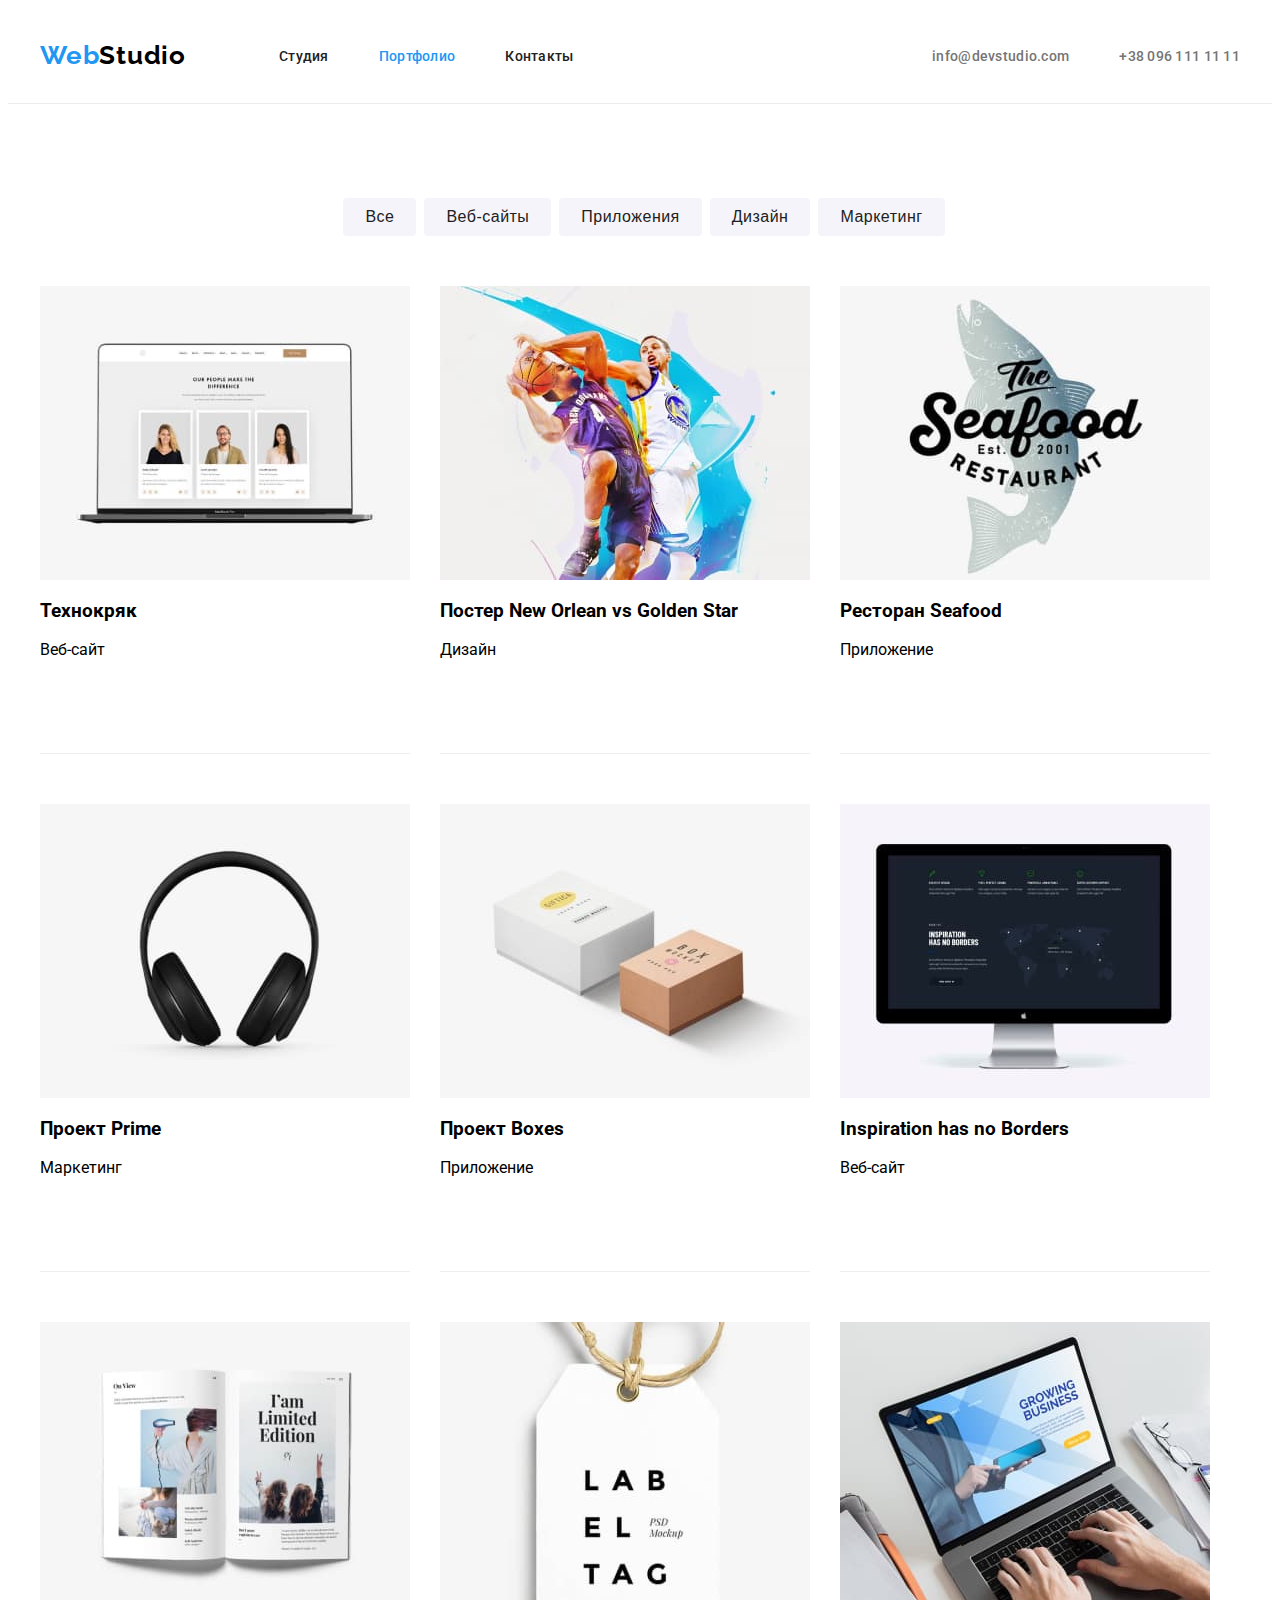
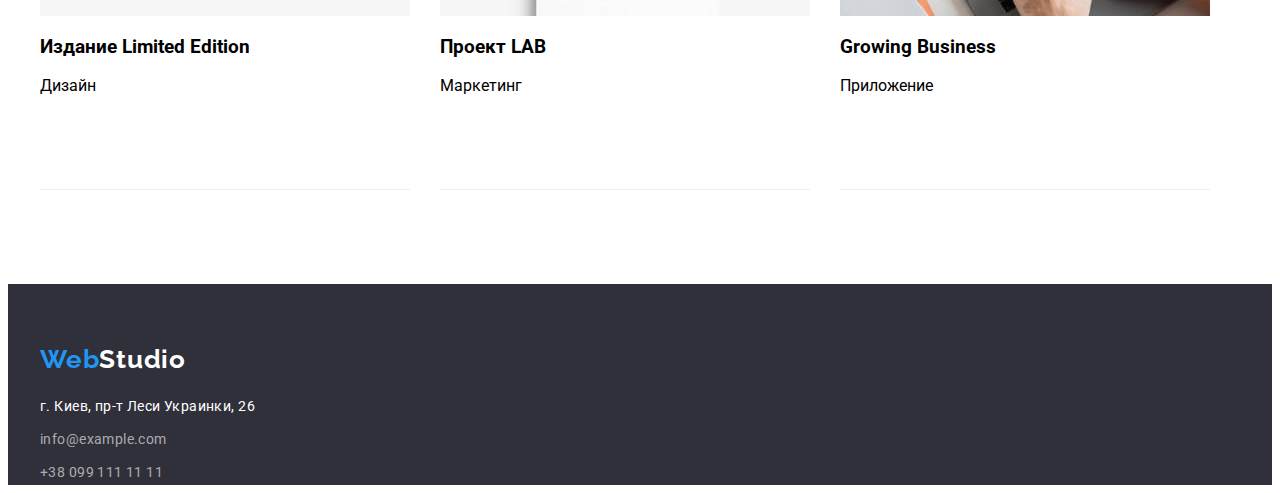
==== portfolio.html @ b47c3970 "Добавление файлов из дз номер три" ====
<!DOCTYPE html>
<html lang="en">
<head>
    <meta charset="UTF-8">
    <meta http-equiv="X-UA-Compatible" content="IE=edge">
    <meta name="viewport" content="width=device-width, initial-scale=1.0">
    <title>Portfolio</title>
    <link rel="preconnect" href="https://fonts.gstatic.com">
    <link href="https://fonts.googleapis.com/css2?family=Raleway:wght@700&family=Roboto:wght@400;500;700;900&display=swap"
        rel="stylesheet">
        <link rel="stylesheet" href="https://cdnjs.cloudflare.com/ajax/libs/modern-normalize/1.1.0/modern-normalize.min.css"
            integrity="sha512-wpPYUAdjBVSE4KJnH1VR1HeZfpl1ub8YT/NKx4PuQ5NmX2tKuGu6U/JRp5y+Y8XG2tV+wKQpNHVUX03MfMFn9Q=="
            crossorigin="anonymous" referrerpolicy="no-referrer" />
    <link rel="stylesheet" href="./css/styles.css">

</head>
<body>
    <!--HEADER-->
    <div class="page-header">
        <div class="container">
            <header class="header">
                <nav class="main-nav navigation">
                    <a target="_self" class="logo-text link " href="index.html"><span class="logo-color">Web</span>Studio</a>
        
                    <ul class="list menu">
                        <li class="menu-item">
                            <a target="_self" class="menu-link link" href="index.html">Студия</a>
                        </li>
                        <li class="menu-item">
                            <a target="_self" class="menu-link link current" href="portfolio.html">Портфолио</a>
                        </li>
                        <li class="menu-item">
                            <a target="_self" class="menu-link link" href="#footer">Контакты</a>
                        </li>
        
                    </ul>
        
        
                    <ul class="menu-header-contacts list">
                        <li><a class="header-contacts menu-header-contacts-email link"
                                href="mailto:info@devstudio.com">info@devstudio.com</a></li>
                        <li><a class="header-contacts link" href="tel:+380961111111">+38 096 111 11 11</a></li>
                    </ul>
        
        
                </nav>
        
        
            </header>
        </div>

    </div>
    

    <!--EXAMPLES-OF-WORK-->
    <main>
        <!--PORTFOLIO-EXAMPLES-LIST-BUTTONS-->
        <section>
            <div class="container">
        
                <h1 hidden>Проекты компании</h1>
                <div>
                    <ul class="list buttons-list">
                        <li><button class="portfolio-list-btn" type="button">Все</button></li>
                        <li><button class="portfolio-list-btn" type="button">Веб-сайты</button></li>
                        <li><button class="portfolio-list-btn" type="button">Приложения</button></li>
                        <li><button class="portfolio-list-btn" type="button">Дизайн</button></li>
                        <li><button class="portfolio-list-btn" type="button">Маркетинг</button></li>
                    </ul>
            
                </div>

             </div>
        

         <!--PORTFOLIO-EXAMPLES-LIST-->
            <div class="container">
                <div>
                    <ul class="list images-list">
                        <li class="images-list-item border"><img src="./images/portfolio/1.jpg" alt="Открытый ноутбук" width="370" height="294">
                            <h3 class="portfolio-tittle">Технокряк</h3>
                            <p class="portfolio-item-text"> Веб-сайт</p>
                        </li>
                        <li class="images-list-item border"><img src="./images/portfolio/2.jpg" alt="Баскетбол" width="370" height="294">
                            <h3 class="portfolio-tittle">Постер <span lang="en">New Orlean vs Golden Star</span></h3>
                            <p class="portfolio-item-text" >Дизайн</p>
                        </li>
                        <li class="images-list-item border"><img src="./images/portfolio/3.jpg" alt="Эмблема ресторана" width="370" height="294">
                            <h3 class="portfolio-tittle">Ресторан <span>Seafood</span></h3>
                            <p class="portfolio-item-text" >Приложение</p>
                        </li>
                        <li class="images-list-item border"><img src="./images/portfolio/4.jpg" alt="Наушники" width="370" height="294">
                            <h3 class="portfolio-tittle">Проект <span lang="en">Prime</span></h3>
                            <p class="portfolio-item-text" >Маркетинг</p>
                        </li>
                        <li class="images-list-item border"><img src="./images/portfolio/5.jpg" alt="Коробки" width="370" height="294">
                            <h3 class="portfolio-tittle">Проект <span lang="en">Boxes</span></h3>
                            <p class="portfolio-item-text" >Приложение</p>
                        </li>
                        <li class="images-list-item border"><img src="./images/portfolio/6.jpg" alt="Аймак" width="370" height="294">
                            <h3 class="portfolio-tittle" lang="en">Inspiration has no Borders</h3>
                            <p class="portfolio-item-text" >Веб-сайт</p>
                        </li>
                        <li class="images-list-item border"><img src="./images/portfolio/7.jpg" alt="Открытый журнал" width="370" height="294">
                            <h3 class="portfolio-tittle">Издание <span lang="en">Limited Edition</span></h3>
                            <p class="portfolio-item-text" >Дизайн</p>
                        </li>
                        <li class="images-list-item border"><img src="./images/portfolio/8.jpg" alt="Этикетка" width="370" height="294">
                            <h3 class="portfolio-tittle">Проект <span lang="en">LAB</span></h3>
                            <p class="portfolio-item-text" >Маркетинг</p>
                        </li>
                        <li class="images-list-item border"><img src="./images/portfolio/9.jpg" alt="Чеолвек печатает на ноутбуке" width="370" height="294">
                            <h3 class="portfolio-tittle" lang="en">Growing Business</h3>
                            <p class="portfolio-item-text" >Приложение</p>
                        </li>
                    </ul>
                </div>
                
            </div>



        </section>

    </main>


<footer id="footer">
    <!--Contact Information-->
    <div class="footer-bg">
        <div class="container text-footer">
            <a class="logo-text-footer link" href="index.html"><span class="logo-color">Web</span>Studio</a>

            <address>

                <ul class="list info-footer">

                    <li class="info-footer-item"><a class="footer-adress-color link"
                            href="https://goo.gl/maps/4jYSG3tw3BuYqJCy7"><span>г. Киев, пр-т
                                Леси Украинки, 26</span></a></li>

                    <li class="info-footer-item"><a class="footer-contacts link" href="mailto:">info@example.com</a>
                    </li>

                    <li class="info-footer-item"><a class="footer-contacts link" href="tel:+380991111111">+38 099 111 11
                            11</a></li>

                </ul>

            </address>

        </div>
    </div>

</footer>

    
</body>
</html>
---- css/styles.css ----
:root {
  --main-font: "Roboto", sans-serif;
  --secondary-font: "Raleway", sans-serif;
  --basic-color: #212121;
  --accent-color: #2196f3;
}

h1,
h2,
h3,
h4,
h5,
h6,
p {
  margin-top: 0;
  margin-bottom: 0;
}

img {
  display: block;
  max-width: 100%;
  height: auto;
}

ul,
ol {
  margin-top: 0;
  margin-bottom: 0;
  padding-left: 0;
}

.list {
  list-style: none;
}

.link {
  text-decoration: none;
}

body {
  font-family: "Roboto", sans-serif;
}

.container {
  width: 1200px;
  margin-left: auto;
  margin-right: auto;
  padding-left: 15px;
  padding-right: 15px;
}

.border {
  border-bottom: 1px solid #eeeeee;
  box-sizing: border-box;
}

/*===Header==*/

.header {
  padding-top: 32px;
  padding-bottom: 32px;
}

.page-header {
  border-bottom: 1px solid #ececec;
}

.navigation {
  display: flex;
  align-items: center;
}
.menu {
  display: flex;
  align-items: center;
}

.logo-text {
  font-family: var(--secondary-font);
  font-weight: 700;
  font-size: 26px;
  line-height: 1.19;
  /* identical to box height */
  letter-spacing: 0.03em;
  color: #000000;
  margin-right: 93px;
}

.logo-color {
  color: #2196f3;
}

.menu-link {
  font-weight: 500;
  font-size: 14px;
  line-height: 1.14;
  letter-spacing: 0.02em;

  color: #212121;
}

.menu-link.current {
  color: var(--accent-color);
}
.menu-link:hover,
.menu-link:focus {
  color: var(--accent-color);
}

.menu-item {
  margin-right: 50px;
}

.menu-header-contacts {
  display: flex;
  align-items: center;
  margin-left: auto;
}

.menu-header-contacts-email {
  padding-right: 50px;
}

.header-contacts {
  font-weight: 500;
  font-size: 14px;
  line-height: 1.14;
  letter-spacing: 0.02em;
  color: #757575;
  padding-left: ; /*==150;==*/
}

.header-contacts:hover,
.header-contacts:focus {
  color: var(--accent-color);
}

/*====END HEADER====*/

/*====HEROUS====*/

.herous-background {
  background: #2f303a;
}

.main-slogan {
  font-weight: 900;
  font-size: 44px;
  line-height: 1.36;
  /* or 136% */
  text-align: center;
  text-align: wrap;
  letter-spacing: 0.06em;
  text-transform: uppercase;
  color: #ffffff;
}

.modal-btn {
  background: #2196f3;
  box-shadow: 0px 4px 4px rgba(0, 0, 0, 0.15);
  border-radius: 4px;
  border: hidden;

  font-weight: 700;
  font-size: 16px;
  line-height: 1.87;
  /* identical to box height, or 187% */
  display: flex;
  align-items: center;
  padding: 10px 32px;
  letter-spacing: 0.06em;
  cursor: pointer;

  color: #ffffff;
}

/*====END HEROUS====*/

/*====MAIN SECTION====*/

/*====FEATURES SECTION====*/

.features-list {
  display: flex;
  flex-wrap: wrap;
  margin-left: -30px;
}

.features-list-item {
  flex-basis: calc(100% / 4 - 30px);
  margin-left: 30px;
  margin-top: 94px;
}

.features-title {
  font-weight: 700;
  font-size: 14px;
  line-height: 1.14;
  letter-spacing: 0.03em;
  text-transform: uppercase;

  color: #212121;
}

.features-text {
  font-weight: 400;
  font-size: 14px;
  line-height: 1.71;
  /* or 171% */
  letter-spacing: 0.03em;
  margin-top: 10px;

  color: #757575;
}

/*====END FEATURES SECTION====*/

/*====WHAT WE ARE DOING====*/
.activity-list {
  display: flex;
  margin-left: -30px;
  margin-top: -50px;
}

.activity-list-item {
  flex-basis: calc((100%-90px) / 3);
  margin-left: 30px;
  margin-top: 50px;
}

.activity {
  font-weight: 700;
  font-size: 36px;
  line-height: 1.16;
  text-align: center;
  letter-spacing: 0.03em;
  margin-bottom: 50px;
  margin-top: 94px;

  color: #212121;
}

/*====OUR TEAM SECTION====*/

.employees {
  background-color: #f5f4fa;
}

.masters-list {
  display: flex;
  flex-wrap: wrap;
  margin-left: -30px;
  margin-top: -50px;
}

.masters-list-item {
  flex-basis: calc((100% - 120px) / 4);
  margin-left: 30px;
  margin-top: 50px;
}

.our-team-tittle {
  font-weight: 700;
  font-size: 36px;
  line-height: 1.16;
  text-align: center;
  letter-spacing: 0.03em;
  margin-bottom: 50px;
  margin-top: 94px;

  color: #212121;
}

.our-team-name {
  font-weight: 500;
  font-size: 16px;
  line-height: 1.18;
  /* identical to box height */
  text-align: center;
  letter-spacing: 0.03em;
  padding-top: 30px;

  color: #212121;
}

.our-team-post {
  font-weight: 400;
  font-size: 16px;
  line-height: 1.18;
  /* identical to box height */
  text-align: center;
  letter-spacing: 0.03em;
  padding-top: 10px;

  color: #757575;
}

/*====END OUR TEAM SECTION====*/

/*==PORTFOLIO MAIN==*/

.buttons-list {
  display: flex;
  justify-content: center;
  align-items: center;
  margin-top: 94px;
}

.border {
  border-bottom: 1px solid #eeeeee;
  box-sizing: border-box;
}

.images-list {
  display: flex;
  flex-wrap: wrap;
  padding-top: -50px;
  margin-left: -30px;
}

.images-list-item {
  flex-basis: calc((100%-90px) / 3 - 30px);
  padding-top: 50px;
  margin-left: 30px;
}

.portfolio-list-btn {
  font-weight: 500;
  font-size: 16px;
  line-height: 1.62;
  /* identical to box height, or 162% */
  text-align: center;
  letter-spacing: 0.03em;
  cursor: pointer;
  background: #f5f4fa;
  border-radius: 4px;
  border: hidden;
  color: var(--basic-color);
  margin-left: 8px;
  padding: 6px 22px;
}

.portfolio-list-btn:hover,
.portfolio-list-btn:focus {
  background-color: var(--accent-color);
  color: #ffffff;
}

.portfolio-tittle {
  margin-top: 20px;
  height: 36px;
}

.portfolio-item-text {
  padding-top: 4px;
  margin-bottom: 94px;
}

/*==END PORTFOLIO MAIN==*/

/*====FOOTER====*/

.footer-bg {
  background: #2f303a;
}

.text-footer {
  margin-top: 94px;
  padding-top: 60px;
}

.info-footer {
  margin-top: 20px;
}

.info-footer-item:not(:last-child) {
  padding-bottom: 9px;
}

.logo-text-footer {
  font-family: var(--secondary-font);
  font-style: normal;
  font-weight: 700;
  font-size: 26px;
  line-height: 1.19;
  /* identical to box height */
  letter-spacing: 0.03em;
  color: #ffffff;
}

.footer-adress-color {
  font-style: normal;
  font-weight: 400;
  font-size: 14px;
  line-height: 1.71;
  /* or 171% */
  letter-spacing: 0.03em;

  color: #ffffff;
}

.footer-contacts {
  font-style: normal;
  font-size: 14px;
  line-height: 1.71;
  /* or 171% */
  letter-spacing: 0.03em;
  margin-top: 20px;

  color: rgba(255, 255, 255, 0.6);
}
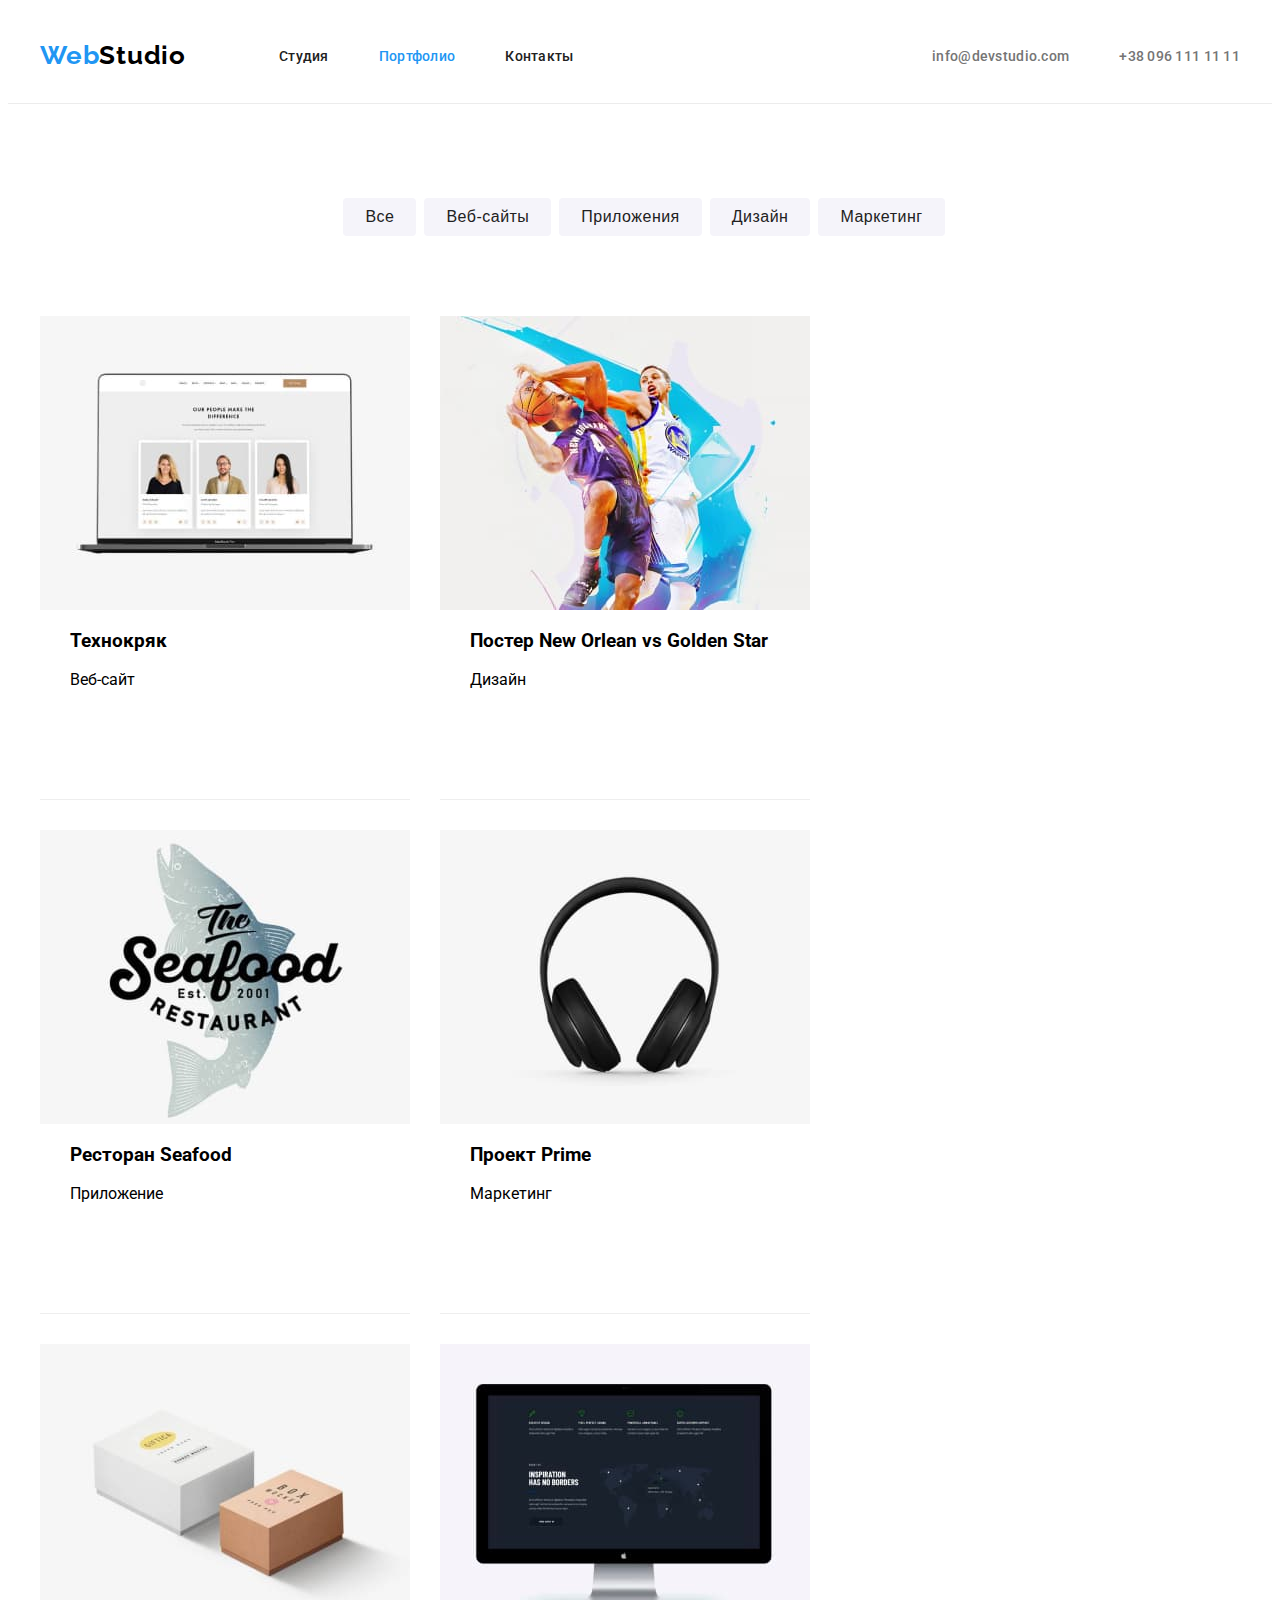
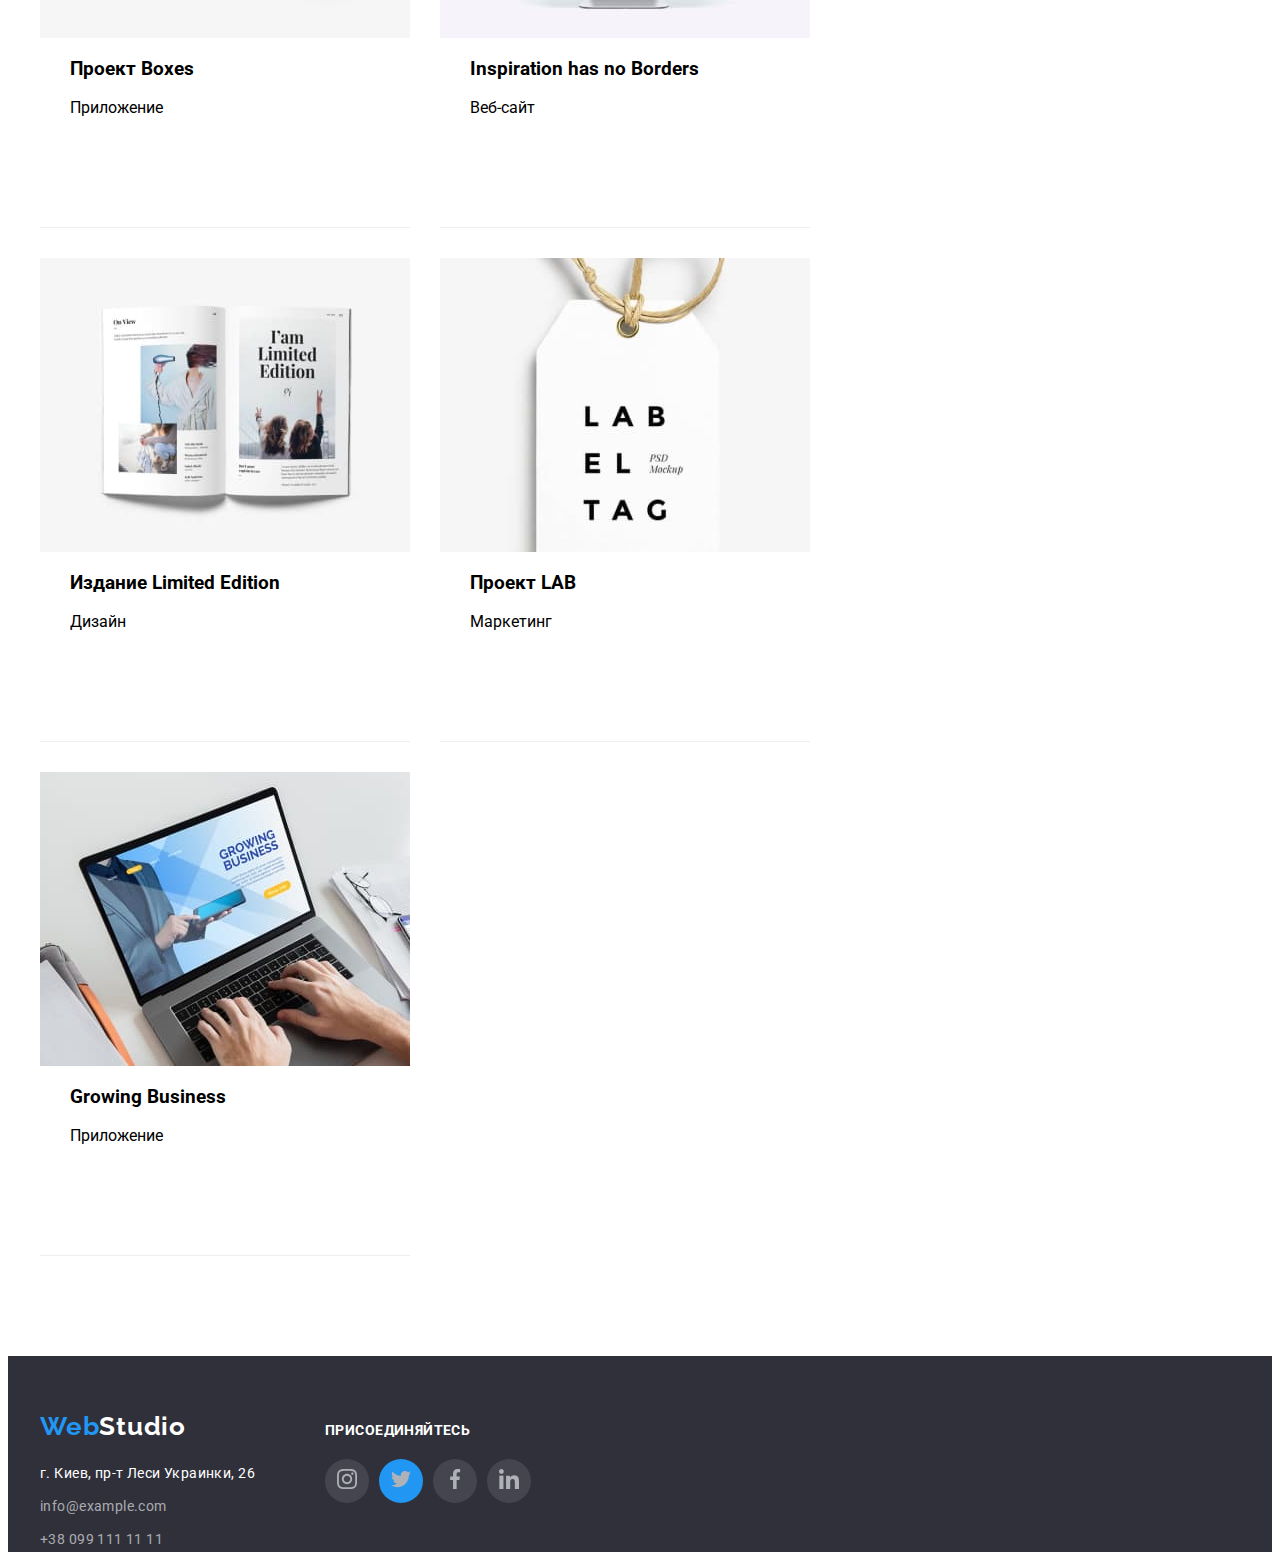
==== commit 319bb9ac: "Adding documents and images" ====
--- a/portfolio.html
+++ b/portfolio.html
@@ -37,8 +37,10 @@
         
         
                     <ul class="menu-header-contacts list">
-                        <li><a class="header-contacts menu-header-contacts-email link"
-                                href="mailto:info@devstudio.com">info@devstudio.com</a></li>
+                        <li>
+                            <a class="header-contacts menu-header-contacts-email link"
+                                href="mailto:info@devstudio.com">info@devstudio.com</a>
+                            </li>
                         <li><a class="header-contacts link" href="tel:+380961111111">+38 096 111 11 11</a></li>
                     </ul>
         
@@ -124,36 +126,76 @@
 
     </main>
 
-
+    
 <footer id="footer">
     <!--Contact Information-->
+
     <div class="footer-bg">
-        <div class="container text-footer">
-            <a class="logo-text-footer link" href="index.html"><span class="logo-color">Web</span>Studio</a>
-
-            <address>
-
-                <ul class="list info-footer">
-
-                    <li class="info-footer-item"><a class="footer-adress-color link"
-                            href="https://goo.gl/maps/4jYSG3tw3BuYqJCy7"><span>г. Киев, пр-т
-                                Леси Украинки, 26</span></a></li>
-
-                    <li class="info-footer-item"><a class="footer-contacts link" href="mailto:">info@example.com</a>
-                    </li>
-
-                    <li class="info-footer-item"><a class="footer-contacts link" href="tel:+380991111111">+38 099 111 11
-                            11</a></li>
+        <div class="delajem-flex container ">
+            <div class="logo-and-contacts">
+                <div class="text-footer">
+                    <a class="logo-text-footer link" href="index.html"><span class="logo-color">Web</span>Studio</a>
+
+                    <address>
+
+                        <ul class="list info-footer">
+
+                            <li class="info-footer-item"><a class="footer-adress-color link"
+                                    href="https://goo.gl/maps/4jYSG3tw3BuYqJCy7"><span>г. Киев, пр-т
+                                        Леси Украинки, 26</span></a></li>
+
+                            <li class="info-footer-item"><a class="footer-contacts link"
+                                    href="mailto:">info@example.com</a></li>
+
+                            <li class="info-footer-item"><a class="footer-contacts link" href="tel:+380991111111">+38
+                                    099 111 11 11</a>
+                            </li>
+
+                        </ul>
+
+                    </address>
+
+                </div>
+            </div>
+
+            <div class="container-footer">
+                <h2 class="social-list-text">присоединяйтесь</h2>
+                <ul class="social-list-footer">
+                    <li class="social-list-footer-link">
+                        <a href="#" class="">
+                            <svg class="social-list-footer-icon" width="44" height="44">
+                                <use href="./images/sprite.svg#icon-instagram-2"></use>
+                            </svg>
+                        </a>
+                    </li>
+                    <li class="social-list-footer-link twitter-footer">
+                        <a href="#" class="twitter-footer-icon">
+                            <svg class="social-list-footer-icon" width="44" height="44">
+                                <use href="./images/sprite.svg#icon-twitter-1"></use>
+                            </svg>
+                        </a>
+                    </li>
+                    <li class="social-list-footer-link">
+                        <a href="#" class="">
+                            <svg class="social-list-footer-icon" width="44" height="44">
+                                <use href="./images/sprite.svg#icon-facebook-1"></use>
+                            </svg>
+                        </a>
+                    </li>
+                    <li class="social-list-footer-link">
+                        <a href="#" class="">
+                            <svg class="social-list-footer-icon" width="" height="">
+                                <use href="./images/sprite.svg#icon-linkedin-1"></use>
+                            </svg>
+                        </a>
+                    </li>
 
                 </ul>
-
-            </address>
-
+            </div>
         </div>
-    </div>
+
 
 </footer>
-
     
 </body>
 </html>--- a/css/styles.css
+++ b/css/styles.css
@@ -120,6 +120,10 @@
   padding-right: 50px;
 }
 
+.contact-icons {
+  margin-right: 10px;
+}
+
 .header-contacts {
   font-weight: 500;
   font-size: 14px;
@@ -139,7 +143,15 @@
 /*====HEROUS====*/
 
 .herous-background {
-  background: #2f303a;
+  background-color: ;
+  background-image: linear-gradient(
+      rgba(47, 48, 58, 0.4),
+      rgba(47, 48, 58, 0.4)
+    ),
+    url(../images/header/bg.jpg);
+  width: 1600px;
+  height: 600px;
+  background-size: cover;
 }
 
 .main-slogan {
@@ -185,6 +197,19 @@
   margin-left: -30px;
 }
 
+.features-icon {
+  display: flex;
+  align-items: center;
+  justify-content: center;
+  width: 270px;
+  height: 120px;
+  background: #f5f4fa;
+  border-radius: 4px;
+}
+
+.features-icon-1 {
+}
+
 .features-list-item {
   flex-basis: calc(100% / 4 - 30px);
   margin-left: 30px;
@@ -192,6 +217,7 @@
 }
 
 .features-title {
+  margin-top: 30px;
   font-weight: 700;
   font-size: 14px;
   line-height: 1.14;
@@ -243,6 +269,7 @@
 
 .employees {
   background-color: #f5f4fa;
+  height: 708px;
 }
 
 .masters-list {
@@ -256,6 +283,11 @@
   flex-basis: calc((100% - 120px) / 4);
   margin-left: 30px;
   margin-top: 50px;
+  box-shadow: 0px 1px 3px rgba(0, 0, 0, 0.12), 0px 1px 1px rgba(0, 0, 0, 0.14),
+    0px 2px 1px rgba(0, 0, 0, 0.2);
+  border-radius: 0px 0px 4px 4px;
+  background-color: #ffffff;
+  height: 428px;
 }
 
 .our-team-tittle {
@@ -294,6 +326,73 @@
   color: #757575;
 }
 
+.our-team-social-social {
+  display: flex;
+  margin-top: 16px;
+  width: 206px;
+  margin-left: 32px;
+  justify-content: space-between;
+}
+.our-team-social-link-icon {
+  width: 20px;
+  height: 20px;
+}
+
+.our-team-social-link {
+  display: flex;
+  width: 44px;
+  height: 44px;
+  align-items: center;
+  justify-content: center;
+  border-radius: 50%;
+  background-color: #ffffff;
+}
+
+.our-team-social-link:hover,
+.our-team-social-link:focus {
+  background-color: #2196f3;
+}
+
+.regular-customers {
+}
+
+.regular-customers-tittle {
+  font-style: var(--main-font);
+  font-style: normal;
+  font-weight: 700;
+  font-size: 36px;
+  line-height: 1.66;
+  text-align: center;
+  letter-spacing: 0.03em;
+  margin-top: 94px;
+
+  color: #212121;
+}
+
+.regular-customers-list {
+  display: flex;
+  flex-wrap: wrap;
+  margin-left: -30px;
+  margin-top: 50px;
+}
+
+.regular-customers-icon {
+  border: hidden;
+  box-sizing: border-box;
+  border-radius: 4px;
+  text-align: center;
+  padding: 16px 32px;
+  margin-left: 30px;
+}
+
+.regular-customers-border {
+  width: 170px;
+  height: 92px;
+  border: 1px solid #afb1b8;
+  box-sizing: border-box;
+  border-radius: 4px;
+}
+
 /*====END OUR TEAM SECTION====*/
 
 /*==PORTFOLIO MAIN==*/
@@ -308,19 +407,25 @@
 .border {
   border-bottom: 1px solid #eeeeee;
   box-sizing: border-box;
+  height: 484px;
 }
 
 .images-list {
   display: flex;
   flex-wrap: wrap;
-  padding-top: -50px;
+  margin: 50px;
   margin-left: -30px;
 }
 
 .images-list-item {
   flex-basis: calc((100%-90px) / 3 - 30px);
-  padding-top: 50px;
+  margin-top: 30px;
   margin-left: 30px;
+}
+
+.images-list-item:hover {
+  box-shadow: 0px 1px 1px rgba(0, 0, 0, 0.12), 0px 4px 4px rgba(0, 0, 0, 0.06),
+    1px 4px 6px rgba(0, 0, 0, 0.16);
 }
 
 .portfolio-list-btn {
@@ -343,16 +448,21 @@
 .portfolio-list-btn:focus {
   background-color: var(--accent-color);
   color: #ffffff;
+  box-shadow: 0px 3px 1px rgba(0, 0, 0, 0.1), 0px 1px 2px rgba(0, 0, 0, 0.08),
+    0px 2px 2px rgba(0, 0, 0, 0.12);
+  border-radius: 4px;
 }
 
 .portfolio-tittle {
   margin-top: 20px;
   height: 36px;
+  padding-left: 30px;
 }
 
 .portfolio-item-text {
   padding-top: 4px;
   margin-bottom: 94px;
+  padding-left: 30px;
 }
 
 /*==END PORTFOLIO MAIN==*/
@@ -361,11 +471,11 @@
 
 .footer-bg {
   background: #2f303a;
+  margin-top: 100px;
 }
 
 .text-footer {
-  margin-top: 94px;
-  padding-top: 60px;
+  padding-top: 55px;
 }
 
 .info-footer {
@@ -408,3 +518,76 @@
 
   color: rgba(255, 255, 255, 0.6);
 }
+
+.social-list {
+  display: flex;
+  justify-content: space-between;
+  width: 206px;
+  margin: 0 auto;
+}
+
+.social-list__icon {
+  width: 44px;
+  height: 44px;
+}
+
+.social-list__item-link:hover,
+.social-list__item-link:focus {
+  background-color: #2196f3;
+}
+
+.social-list__item-link:hover .social-list__item-icon,
+.social-list__item-link:focus .social-list__item-icon {
+  fill: #2196f3;
+}
+
+.delajem-flex {
+  display: flex;
+  margin-left: wra;
+}
+
+.social-list-text {
+  font-weight: 700;
+  font-size: 14px;
+  line-height: 1.14;
+  letter-spacing: 0.03em;
+  text-transform: uppercase;
+
+  color: #ffffff;
+}
+
+.container-footer {
+  display: block;
+  margin-left: 70px;
+  margin-top: 67px;
+}
+
+.social-list-footer {
+  display: flex;
+  margin-top: 20px;
+  width: 206px;
+  justify-content: space-between;
+}
+
+.social-list-footer-link {
+  display: flex;
+  width: 44px;
+  height: 44px;
+  align-items: center;
+  justify-content: center;
+  border-radius: 50%;
+  background: rgba(255, 255, 255, 0.1);
+}
+
+.social-list-footer-icon {
+  width: 20px;
+  height: 20px;
+}
+
+.twitter-footer {
+  background-color: #2196f3;
+}
+
+.twitter-footer-icon {
+  fill: white;
+}
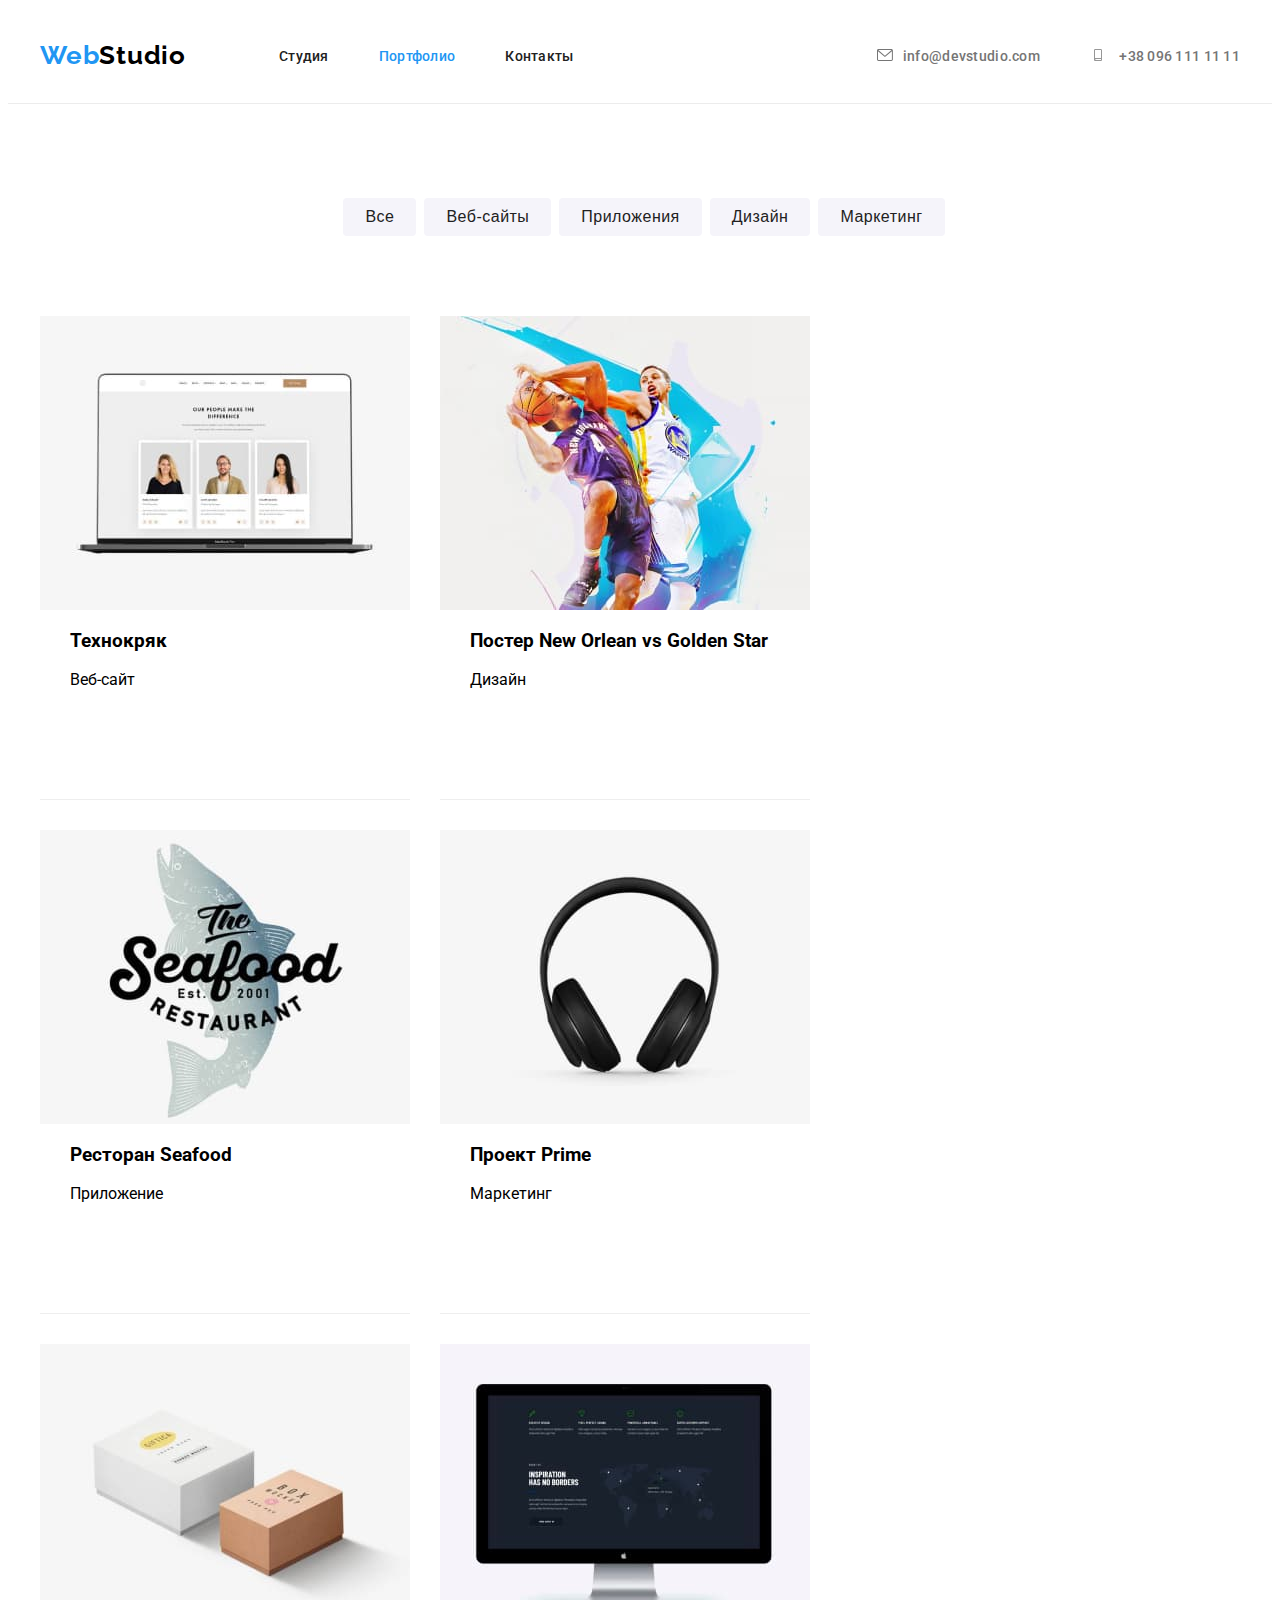
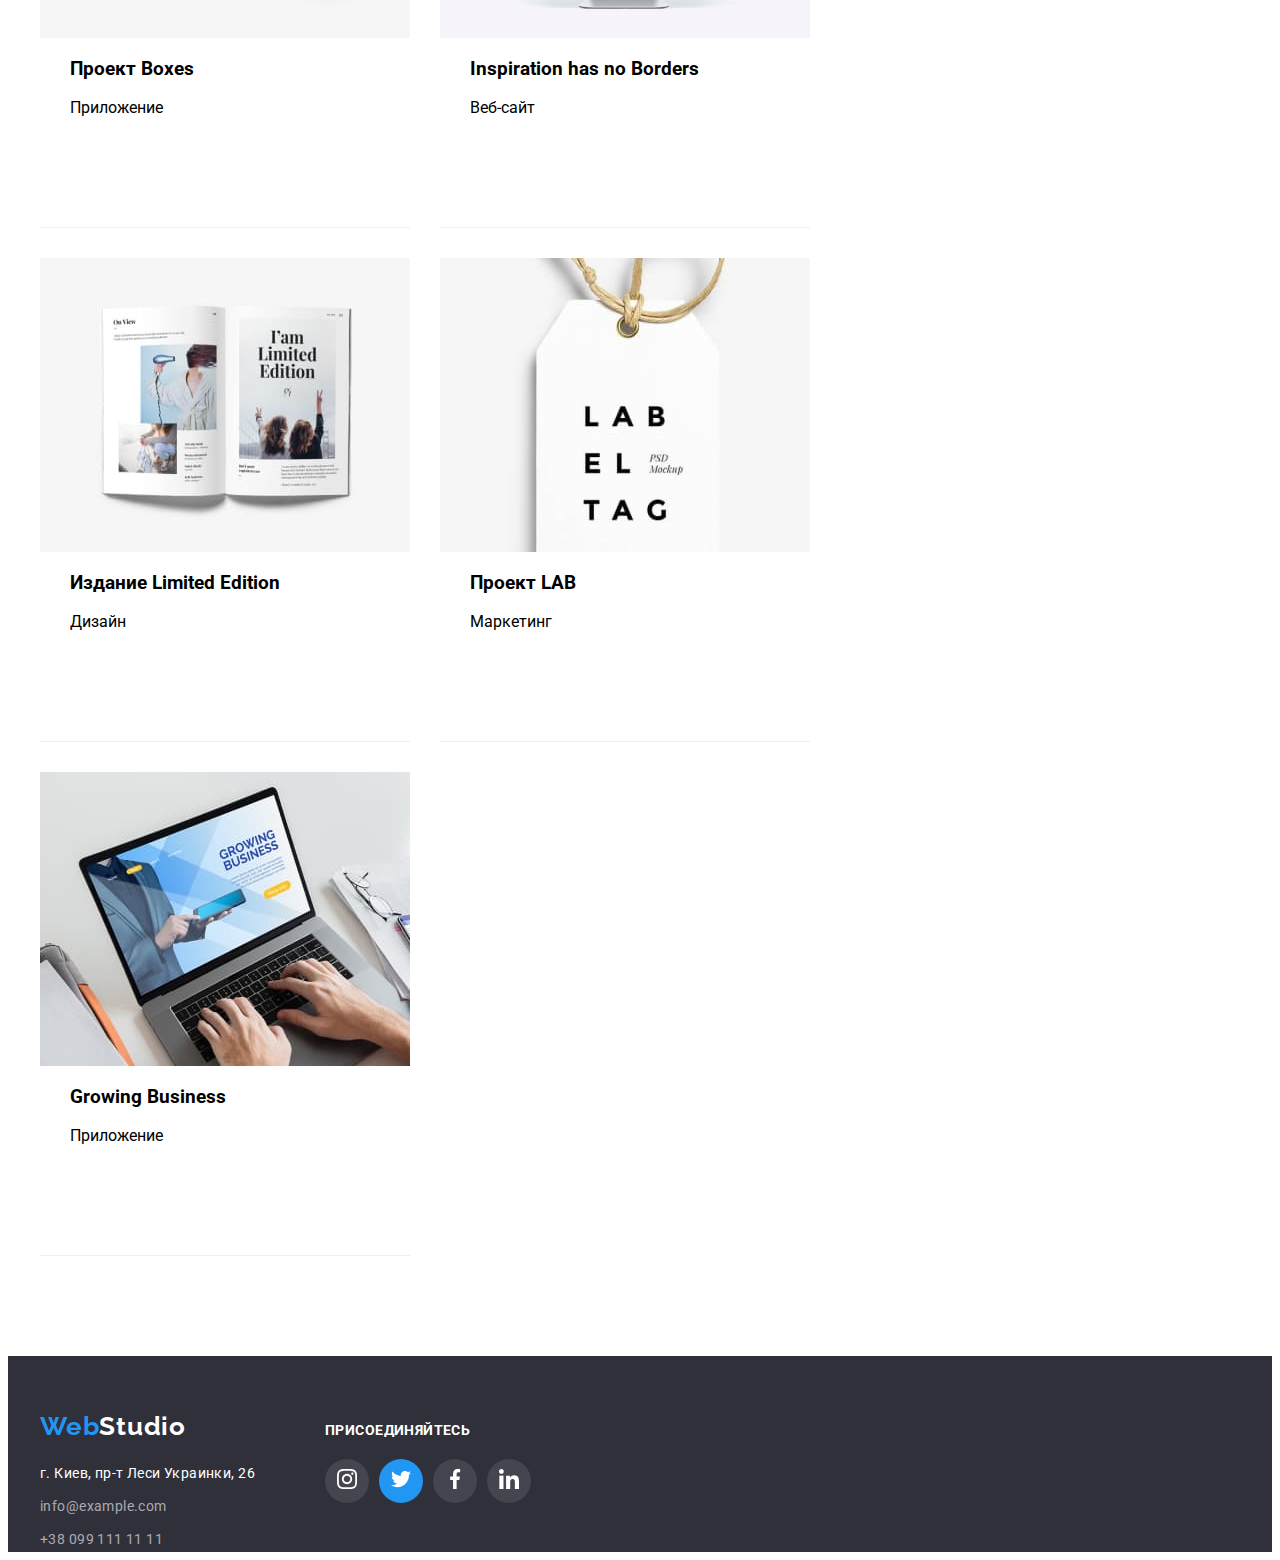
==== commit cb9ea8e7: "Добавление последних правок относительно ТЗ" ====
--- a/portfolio.html
+++ b/portfolio.html
@@ -20,11 +20,12 @@
         <div class="container">
             <header class="header">
                 <nav class="main-nav navigation">
-                    <a target="_self" class="logo-text link " href="index.html"><span class="logo-color">Web</span>Studio</a>
-        
+                    <a target="_self" class="logo-text link " href="index.html"><span
+                            class="logo-color">Web</span>Studio</a>
+    
                     <ul class="list menu">
                         <li class="menu-item">
-                            <a target="_self" class="menu-link link" href="index.html">Студия</a>
+                            <a target="_self" class="menu-link link " href="index.html">Студия</a>
                         </li>
                         <li class="menu-item">
                             <a target="_self" class="menu-link link current" href="portfolio.html">Портфолио</a>
@@ -32,24 +33,38 @@
                         <li class="menu-item">
                             <a target="_self" class="menu-link link" href="#footer">Контакты</a>
                         </li>
-        
-                    </ul>
-        
-        
+    
+                    </ul>
+    
+    
                     <ul class="menu-header-contacts list">
+    
                         <li>
-                            <a class="header-contacts menu-header-contacts-email link"
-                                href="mailto:info@devstudio.com">info@devstudio.com</a>
-                            </li>
-                        <li><a class="header-contacts link" href="tel:+380961111111">+38 096 111 11 11</a></li>
-                    </ul>
-        
-        
+                            <a class="header-contacts menu-header-contacts-email link" href="mailto:info@devstudio.com"><svg
+                                    class="contact-icons list" width="16" height="12" style="">
+                                    <use href="./images/sprite.svg#icon-list"></use>
+                                </svg><span>info@devstudio.com</span>
+                            </a>
+    
+                        </li>
+    
+                        <li>
+                            <a class="header-contacts link" href="tel:+380961111111"><svg class="contact-icons list"
+                                    width="16" height="12">
+                                    <use href="./images/sprite.svg#icon-smartphone"></use>
+                                </svg>
+                                <span>+38 096 111 11 11</span></a>
+                        </li>
+                    </ul>
+    
+    
                 </nav>
-        
-        
+    
+    
             </header>
         </div>
+    
+    </div>
 
     </div>
     
--- a/css/styles.css
+++ b/css/styles.css
@@ -149,9 +149,15 @@
       rgba(47, 48, 58, 0.4)
     ),
     url(../images/header/bg.jpg);
-  width: 1600px;
   height: 600px;
   background-size: cover;
+}
+
+.hero-middle {
+  display: block;
+  flex-wrap: wrap;
+  padding-top: 252px;
+  padding-left: 252px;
 }
 
 .main-slogan {
@@ -159,11 +165,11 @@
   font-size: 44px;
   line-height: 1.36;
   /* or 136% */
-  text-align: center;
-  text-align: wrap;
   letter-spacing: 0.06em;
   text-transform: uppercase;
   color: #ffffff;
+  width: 696px;
+  text-align: center;
 }
 
 .modal-btn {
@@ -171,18 +177,18 @@
   box-shadow: 0px 4px 4px rgba(0, 0, 0, 0.15);
   border-radius: 4px;
   border: hidden;
-
   font-weight: 700;
   font-size: 16px;
   line-height: 1.87;
   /* identical to box height, or 187% */
-  display: flex;
   align-items: center;
   padding: 10px 32px;
   letter-spacing: 0.06em;
   cursor: pointer;
-
+  justify-content: ;
   color: #ffffff;
+  margin-left: 252px;
+  margin-top: 30px;
 }
 
 /*====END HEROUS====*/
@@ -336,6 +342,7 @@
 .our-team-social-link-icon {
   width: 20px;
   height: 20px;
+  fill: #afb1b8;
 }
 
 .our-team-social-link {
@@ -353,7 +360,9 @@
   background-color: #2196f3;
 }
 
-.regular-customers {
+.our-team-social-link :hover .our-team-social-link-icon,
+.our-team-social-link:focus .our-team-social-link-icon {
+  fill: white;
 }
 
 .regular-customers-tittle {
@@ -582,6 +591,7 @@
 .social-list-footer-icon {
   width: 20px;
   height: 20px;
+  fill: white;
 }
 
 .twitter-footer {
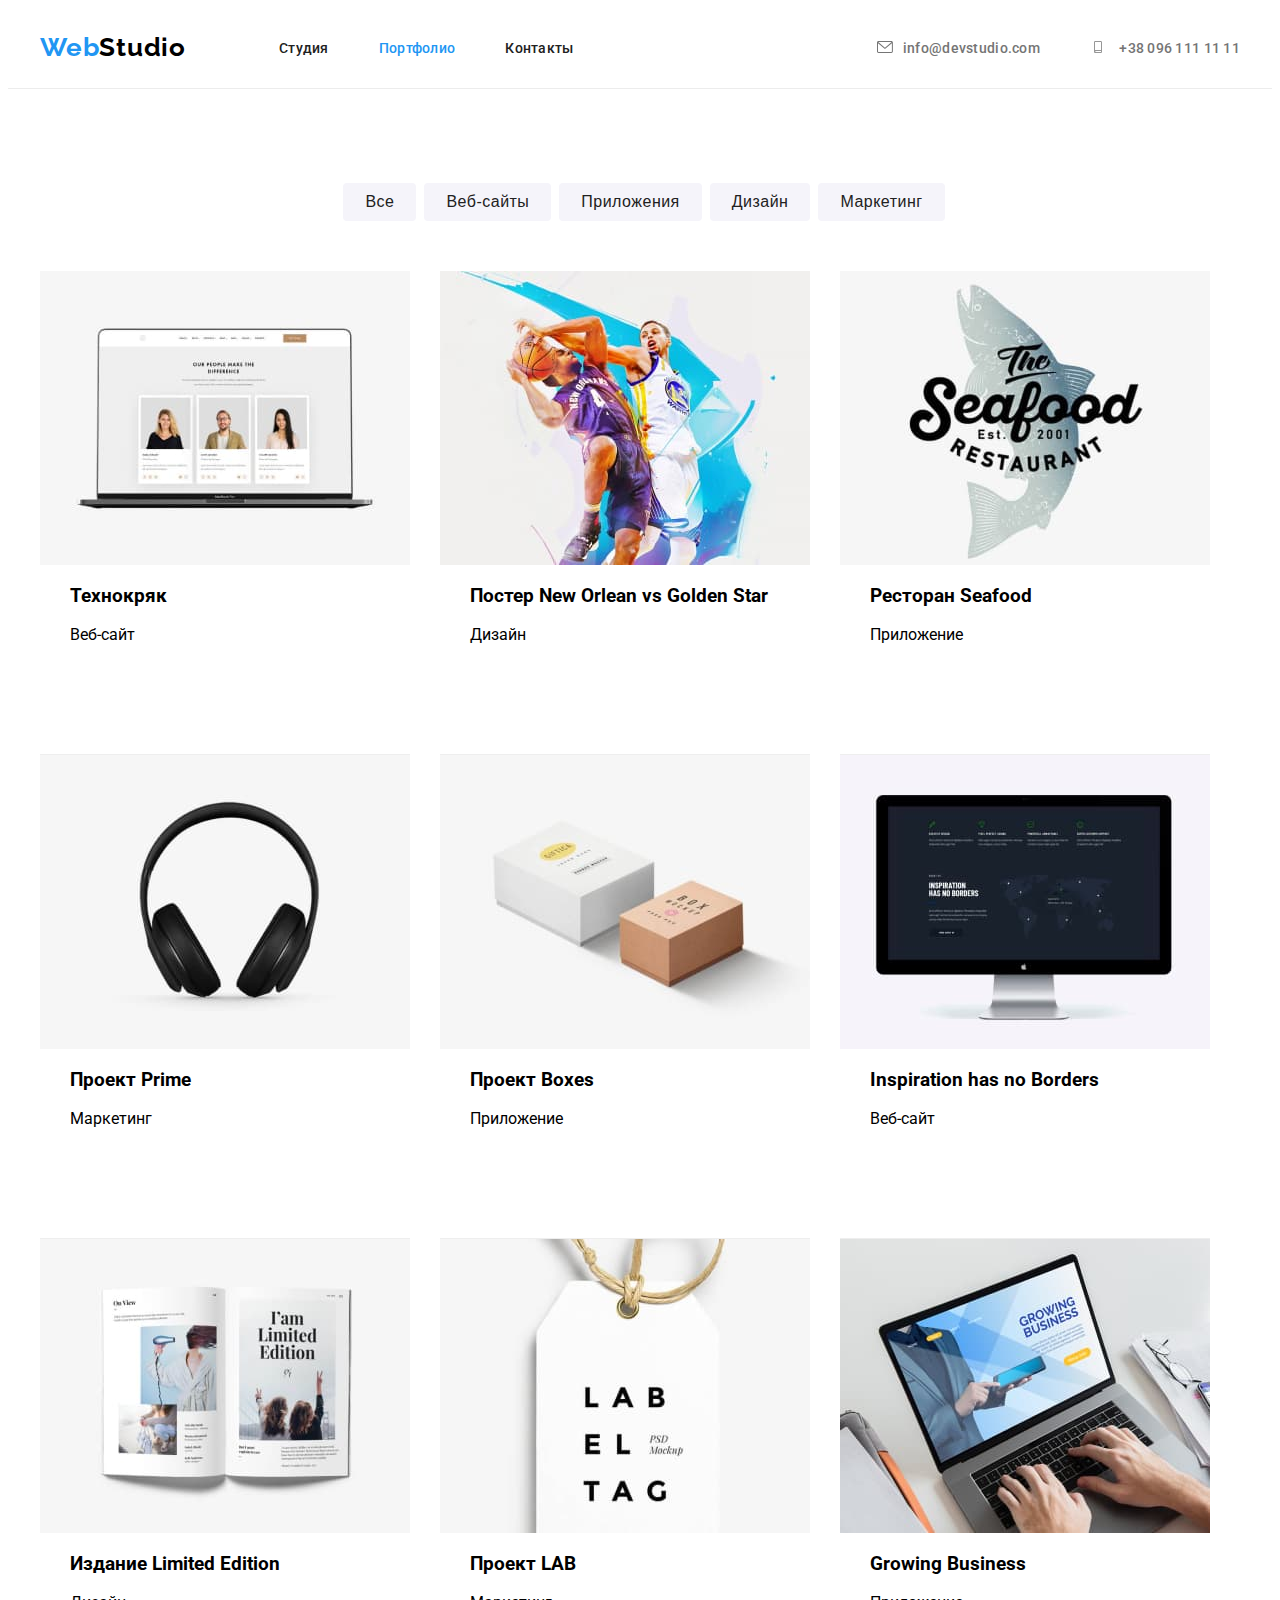
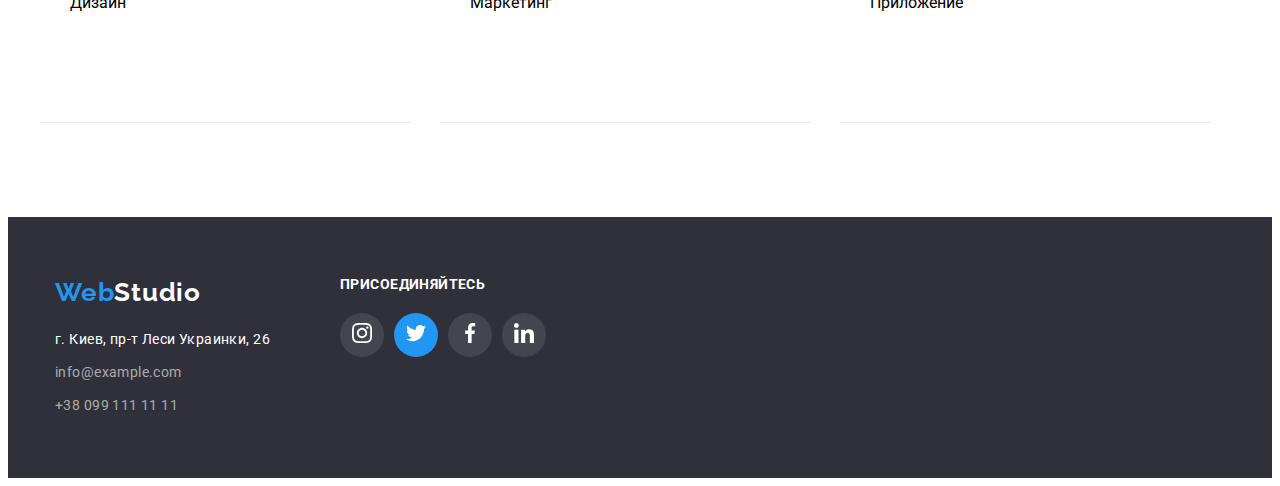
==== commit 2f668936: "corrections after hw 3" ====
--- a/portfolio.html
+++ b/portfolio.html
@@ -72,7 +72,7 @@
     <!--EXAMPLES-OF-WORK-->
     <main>
         <!--PORTFOLIO-EXAMPLES-LIST-BUTTONS-->
-        <section>
+        <section class="section-portfolio-items">
             <div class="container">
         
                 <h1 hidden>Проекты компании</h1>
@@ -142,75 +142,87 @@
     </main>
 
     
-<footer id="footer">
-    <!--Contact Information-->
-
-    <div class="footer-bg">
-        <div class="delajem-flex container ">
-            <div class="logo-and-contacts">
-                <div class="text-footer">
-                    <a class="logo-text-footer link" href="index.html"><span class="logo-color">Web</span>Studio</a>
-
-                    <address>
-
-                        <ul class="list info-footer">
-
-                            <li class="info-footer-item"><a class="footer-adress-color link"
-                                    href="https://goo.gl/maps/4jYSG3tw3BuYqJCy7"><span>г. Киев, пр-т
-                                        Леси Украинки, 26</span></a></li>
-
-                            <li class="info-footer-item"><a class="footer-contacts link"
-                                    href="mailto:">info@example.com</a></li>
-
-                            <li class="info-footer-item"><a class="footer-contacts link" href="tel:+380991111111">+38
-                                    099 111 11 11</a>
-                            </li>
-
-                        </ul>
-
-                    </address>
-
+    <footer id="footer">
+        <!--Contact Information-->
+
+        <div class="footer-bg">
+
+            <!--SECTION FOOTER-->
+            <div class="section-footer">
+                <div class="container">
+                    <div class="delajem-flex container ">
+                        <div class="logo-and-contacts">
+                            <div class="text-footer">
+                                <a class="logo-text-footer link" href="index.html"><span
+                                        class="logo-color">Web</span>Studio</a>
+
+                                <address>
+
+                                    <ul class="list info-footer">
+
+                                        <li class="info-footer-item"><a class="footer-adress-color link"
+                                                href="https://goo.gl/maps/4jYSG3tw3BuYqJCy7"><span>г. Киев, пр-т
+                                                    Леси Украинки, 26</span></a></li>
+
+                                        <li class="info-footer-item"><a class="footer-contacts link"
+                                                href="mailto:">info@example.com</a>
+                                        </li>
+
+                                        <li class="info-footer-item"><a class="footer-contacts link"
+                                                href="tel:+380991111111">+38 099 111 11
+                                                11</a>
+                                        </li>
+
+                                    </ul>
+
+                                </address>
+
+                            </div>
+                        </div>
+
+                        <div class="container-footer">
+                            <h2 class="social-list-text">присоединяйтесь</h2>
+                            <ul class="social-list-footer">
+                                <li class="social-list-footer-link">
+                                    <a href="#" class="">
+                                        <svg class="social-list-footer-icon" width="44" height="44">
+                                            <use href="./images/sprite.svg#icon-instagram-2"></use>
+                                        </svg>
+                                    </a>
+                                </li>
+                                <li class="social-list-footer-link twitter-footer">
+                                    <a href="#" class="">
+                                        <svg class="social-list-footer-icon twitter-footer-icon" width="44" height="44">
+                                            <use href="./images/sprite.svg#icon-twitter-1"></use>
+                                        </svg>
+                                    </a>
+                                </li>
+                                <li class="social-list-footer-link">
+                                    <a href="#" class="">
+                                        <svg class="social-list-footer-icon" width="44" height="44">
+                                            <use href="./images/sprite.svg#icon-facebook-1"></use>
+                                        </svg>
+                                    </a>
+                                </li>
+                                <li class="social-list-footer-link">
+                                    <a href="#" class="">
+                                        <svg class="social-list-footer-icon" width="" height="">
+                                            <use href="./images/sprite.svg#icon-linkedin-1"></use>
+                                        </svg>
+                                    </a>
+                                </li>
+
+                            </ul>
+                        </div>
+                    </div>
                 </div>
+
             </div>
 
-            <div class="container-footer">
-                <h2 class="social-list-text">присоединяйтесь</h2>
-                <ul class="social-list-footer">
-                    <li class="social-list-footer-link">
-                        <a href="#" class="">
-                            <svg class="social-list-footer-icon" width="44" height="44">
-                                <use href="./images/sprite.svg#icon-instagram-2"></use>
-                            </svg>
-                        </a>
-                    </li>
-                    <li class="social-list-footer-link twitter-footer">
-                        <a href="#" class="twitter-footer-icon">
-                            <svg class="social-list-footer-icon" width="44" height="44">
-                                <use href="./images/sprite.svg#icon-twitter-1"></use>
-                            </svg>
-                        </a>
-                    </li>
-                    <li class="social-list-footer-link">
-                        <a href="#" class="">
-                            <svg class="social-list-footer-icon" width="44" height="44">
-                                <use href="./images/sprite.svg#icon-facebook-1"></use>
-                            </svg>
-                        </a>
-                    </li>
-                    <li class="social-list-footer-link">
-                        <a href="#" class="">
-                            <svg class="social-list-footer-icon" width="" height="">
-                                <use href="./images/sprite.svg#icon-linkedin-1"></use>
-                            </svg>
-                        </a>
-                    </li>
-
-                </ul>
-            </div>
         </div>
 
 
-</footer>
+    </footer>
     
 </body>
 </html>--- a/css/styles.css
+++ b/css/styles.css
@@ -57,8 +57,8 @@
 /*===Header==*/
 
 .header {
-  padding-top: 32px;
-  padding-bottom: 32px;
+  padding-top: 24px;
+  padding-bottom: 25px;
 }
 
 .page-header {
@@ -141,6 +141,18 @@
 /*====END HEADER====*/
 
 /*====HEROUS====*/
+
+.hero {
+  position: relative;
+}
+
+.herous-slogan {
+  position: absolute;
+  top: 50%;
+  left: 50%;
+  margin-right: -50%;
+  transform: translate(-50%, -50%);
+}
 
 .herous-background {
   background-color: ;
@@ -151,6 +163,8 @@
     url(../images/header/bg.jpg);
   height: 600px;
   background-size: cover;
+  padding-top: 200px;
+  padding-bottom: 200px;
 }
 
 .hero-middle {
@@ -170,6 +184,7 @@
   color: #ffffff;
   width: 696px;
   text-align: center;
+  width: 696px;
 }
 
 .modal-btn {
@@ -197,6 +212,10 @@
 
 /*====FEATURES SECTION====*/
 
+.features {
+  padding-top: 94px;
+}
+
 .features-list {
   display: flex;
   flex-wrap: wrap;
@@ -219,7 +238,6 @@
 .features-list-item {
   flex-basis: calc(100% / 4 - 30px);
   margin-left: 30px;
-  margin-top: 94px;
 }
 
 .features-title {
@@ -247,16 +265,20 @@
 /*====END FEATURES SECTION====*/
 
 /*====WHAT WE ARE DOING====*/
+
+.activities {
+  padding-top: 94px;
+  padding-bottom: 94px;
+}
+
 .activity-list {
   display: flex;
   margin-left: -30px;
-  margin-top: -50px;
 }
 
 .activity-list-item {
   flex-basis: calc((100%-90px) / 3);
   margin-left: 30px;
-  margin-top: 50px;
 }
 
 .activity {
@@ -266,7 +288,6 @@
   text-align: center;
   letter-spacing: 0.03em;
   margin-bottom: 50px;
-  margin-top: 94px;
 
   color: #212121;
 }
@@ -275,6 +296,7 @@
 
 .employees {
   background-color: #f5f4fa;
+  padding-top: 94px;
   height: 708px;
 }
 
@@ -282,13 +304,12 @@
   display: flex;
   flex-wrap: wrap;
   margin-left: -30px;
-  margin-top: -50px;
+  margin-bottom: 50px;
 }
 
 .masters-list-item {
   flex-basis: calc((100% - 120px) / 4);
   margin-left: 30px;
-  margin-top: 50px;
   box-shadow: 0px 1px 3px rgba(0, 0, 0, 0.12), 0px 1px 1px rgba(0, 0, 0, 0.14),
     0px 2px 1px rgba(0, 0, 0, 0.2);
   border-radius: 0px 0px 4px 4px;
@@ -303,7 +324,6 @@
   text-align: center;
   letter-spacing: 0.03em;
   margin-bottom: 50px;
-  margin-top: 94px;
 
   color: #212121;
 }
@@ -365,6 +385,11 @@
   fill: white;
 }
 
+.section-regular-customers {
+  padding-bottom: 94px;
+  padding-top: 94px;
+}
+
 .regular-customers-tittle {
   font-style: var(--main-font);
   font-style: normal;
@@ -373,7 +398,6 @@
   line-height: 1.66;
   text-align: center;
   letter-spacing: 0.03em;
-  margin-top: 94px;
 
   color: #212121;
 }
@@ -406,11 +430,16 @@
 
 /*==PORTFOLIO MAIN==*/
 
+.section-portfolio-items {
+  padding-top: 94px;
+  padding-bottom: 94px;
+}
+
 .buttons-list {
   display: flex;
   justify-content: center;
   align-items: center;
-  margin-top: 94px;
+  margin-bottom: 50px;
 }
 
 .border {
@@ -422,13 +451,11 @@
 .images-list {
   display: flex;
   flex-wrap: wrap;
-  margin: 50px;
   margin-left: -30px;
 }
 
 .images-list-item {
   flex-basis: calc((100%-90px) / 3 - 30px);
-  margin-top: 30px;
   margin-left: 30px;
 }
 
@@ -480,11 +507,14 @@
 
 .footer-bg {
   background: #2f303a;
-  margin-top: 100px;
+}
+
+.section-footer {
+  padding-top: 60px;
+  padding-bottom: 60px;
 }
 
 .text-footer {
-  padding-top: 55px;
 }
 
 .info-footer {
@@ -492,7 +522,7 @@
 }
 
 .info-footer-item:not(:last-child) {
-  padding-bottom: 9px;
+  margin-bottom: 9px;
 }
 
 .logo-text-footer {
@@ -568,7 +598,6 @@
 .container-footer {
   display: block;
   margin-left: 70px;
-  margin-top: 67px;
 }
 
 .social-list-footer {
